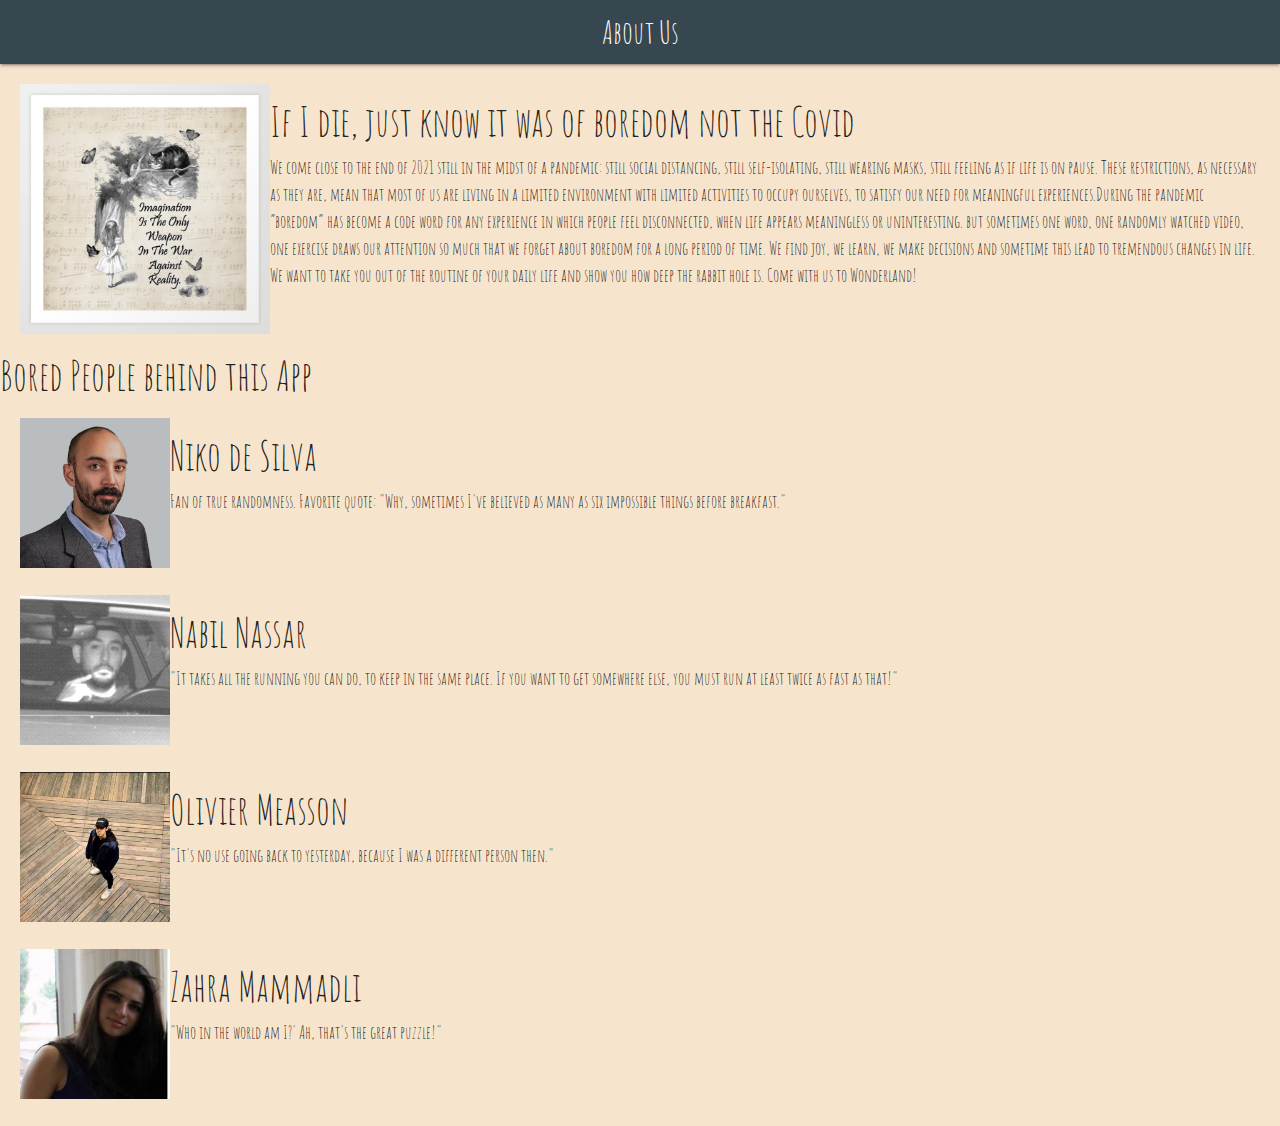
==== about-us.html @ 344bb595 "Merge pull request #26 from ZahraMammadli/contactUs" ====
<!DOCTYPE html>
<html lang="en">
  <head>
    <meta charset="UTF-8" />
    <meta http-equiv="X-UA-Compatible" content="IE=edge" />
    <meta name="viewport" content="width=device-width, initial-scale=1.0" />
    <!-- Compiled and minified CSS -->
    <link
      rel="stylesheet"
      href="https://cdnjs.cloudflare.com/ajax/libs/materialize/1.0.0/css/materialize.min.css"
    />
    <link rel="stylesheet" href="asset/css/stylesfront.css" />
    <title>The Boring App</title>
    <link rel="preconnect" href="https://fonts.googleapis.com" />
    <link rel="preconnect" href="https://fonts.gstatic.com" crossorigin />
    <link
      href="https://fonts.googleapis.com/css2?family=Amatic+SC&display=swap"
      rel="stylesheet"
    />

    <nav>
      <div class="nav-wrapper blue-grey darken-3">
        <a href="#" class="brand-logo center hide-on-med-and-down">About Us</a>
      </div>
    </nav>
  </head>
  <body>
    <!-- This is about us page -->
    <div class="media">
      <img src="Images/bored.jpeg" class="align-self-start mr-3" alt="boredom" />
      <div class="media-body">
        <h5 class="mt-0">
          If I die, just know it was of boredom not the Covid
        </h5>
        We come close to the end of 2021 still in the midst of a pandemic: still
        social distancing, still self-isolating, still wearing masks, still
        feeling as if life is on pause. These restrictions, as necessary as they
        are, mean that most of us are living in a limited environment with
        limited activities to occupy ourselves, to satisfy our need for
        meaningful experiences.During the pandemic “boredom” has become a code
        word for any experience in which people feel disconnected, when life
        appears meaningless or uninteresting. but sometimes one word, one
        randomly watched video, one exercise draws our attention so much that we
        forget about boredom for a long period of time. We find joy, we learn,
        we make decisions and sometime this lead to tremendous changes in life.
        We want to take you out of the routine of your daily life and show you
        how deep the rabbit hole is. Come with us to Wonderland!
      </div>
    </div>
    <h5 class="mt-0">Bored People behind this App</h5>
 
        <div class="media mt-3">
          <a class="mr-3" href="#">
            <img src="Images/Niko.jpeg" class="mr-3" id="Niko" alt="Niko" />
          </a>
          <div class="media-body">
            <h5 class="mt-0">Niko de Silva</h5>
            Fan of true randomness. Favorite quote: "Why, sometimes I've believed as
            many as six impossible things before breakfast."
          </div>
        </div>

        <div class="media mt-3">
          <a class="mr-3" href="#">
            <img src="Images/Nabil.jpeg" class="mr-3" id="Nabil" alt="Nabil" />
          </a>
          <div class="media-body">
            <h5 class="mt-0">Nabil Nassar</h5>
            "It takes all the running you can do, to keep in the same place. If
            you want to get somewhere else, you must run at least twice as fast
            as that!"
          </div>
        </div>

        <div class="media mt-3">
          <a class="mr-3" href="#">
            <img src="Images/Olivier.jpeg" class="mr-3" id="Olivier" alt="Olivier" />
          </a>
          <div class="media-body">
            <h5 class="mt-0">Olivier Measson</h5>
            "It's no use going back to yesterday, because I was a different person then."
          </div>
        </div>
        <div class="media mt-3">
          <a class="mr-3" href="#">
            <img src="Images/zahra.jpeg" class="mr-3" id="Zahra" alt="Zahra" />
          </a>
          <div class="media-body">
            <h5 class="mt-0">Zahra Mammadli</h5>
            "Who in the world am I?' Ah, that's the great puzzle!"
          </div>
        </div>
      </div>
    </div>
    <!-- Compiled and minified JavaScript -->
    <script src="https://cdnjs.cloudflare.com/ajax/libs/materialize/1.0.0/js/materialize.min.js"></script>
    <script src="https://code.jquery.com/jquery-3.5.1.min.js"></script>
    <script src="asset/js/secondpage.js"></script>
  </body>
</html>
---- asset/css/stylesfront.css ----
:root {
  --backGr: #f7e4cc;
  --textstyle: "Amatic SC", cursive;
  --textsize: 1.2em;
}
* {
  font-family: var(--textstyle);
  font-size: large;
}

body {
  background-color: var(--backGr);
  font-size: large;
}

.container {
  display: none;
}

.mainPage {
  display: flex;
  display: grid;
  display: block;
  text-align: center;
  flex: 1 1 65%;
  justify-content: center;
  text-align: center;
  flex-direction: column;
  margin-top: 130px;
}

#entertainButton {
  display: inline-block;
  vertical-align: bottom;
  width: 150px;
  font-size: large;
  margin-top: 10px;
}

.page-img {
  width: 150px;
  height: 150px;
}

.media {
  display: flex;
  flex: 1 1 35%;
  margin: 20px;
  font-size: 50px;
}

.media img {
  width: 300px;
  height: 250px;
}

h5,
h6 {
  font-size: 40px;
}

#Niko {
  width: 150px;
  height: 150px;
}
#Nabil {
  width: 150px;
  height: 150px;
}
#Olivier {
  width: 150px;
  height: 150px;
}
#Zahra {
  width: 150px;
  height: 150px;
}

#ContactUs {
  display: flex;
  flex-direction: column;
  text-align: center;
}
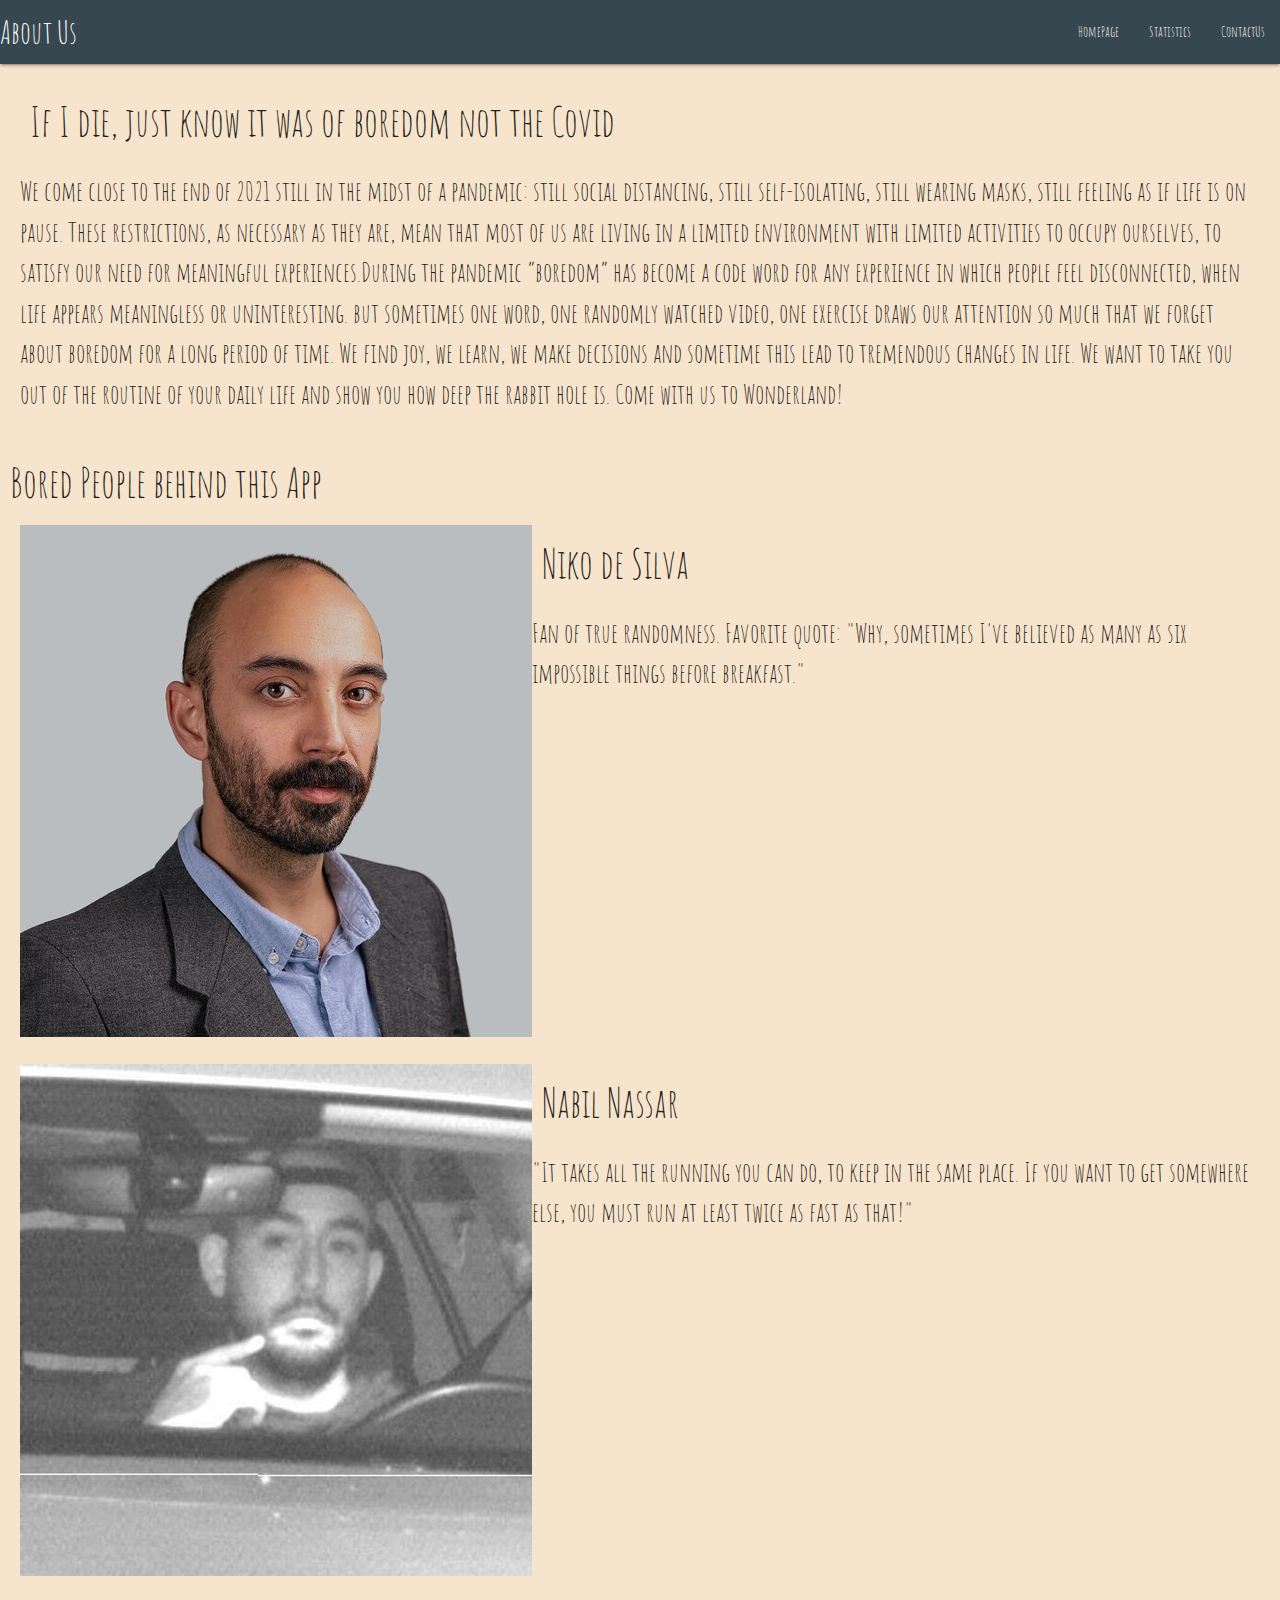
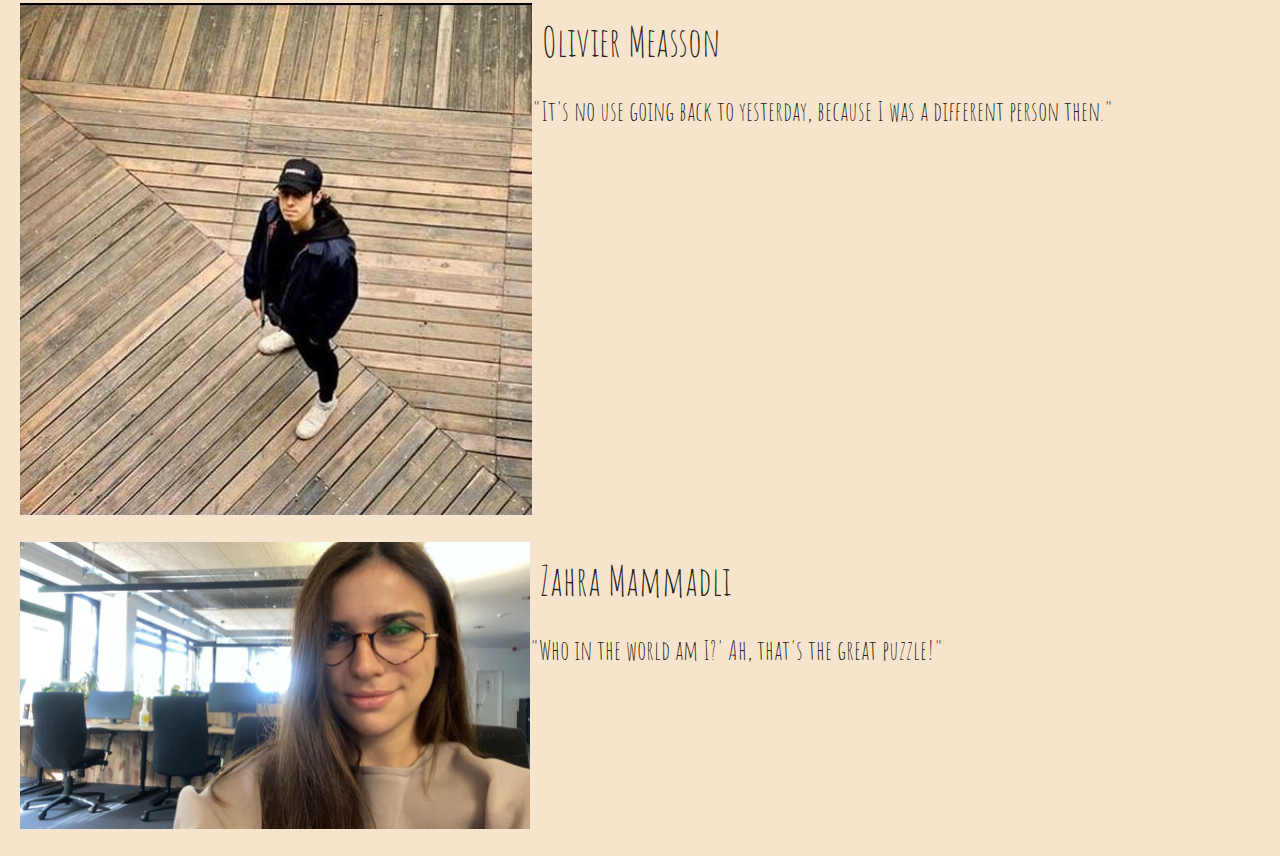
==== commit c4b20e27: "Fixed nav bar on pages" ====
--- a/about-us.html
+++ b/about-us.html
@@ -17,22 +17,42 @@
       href="https://fonts.googleapis.com/css2?family=Amatic+SC&display=swap"
       rel="stylesheet"
     />
+    <link
+    href="https://fonts.googleapis.com/icon?family=Material+Icons"
+    rel="stylesheet"
+  />
+    <!-- Navbar responsive -->
+    <nav class="blue-grey darken-3">
+      <div class="nav-wrapper">
+        <a href="#" class="brand-logo">About Us</a>
 
-    <nav>
-      <div class="nav-wrapper blue-grey darken-3">
-        <a href="#" class="brand-logo center hide-on-med-and-down">About Us</a>
+        <a href="#" class="sidenav-trigger" data-target="mobile-nav">
+          <i class="material-icons">menu</i>
+        </a>
+
+        <ul class="right hide-on-med-and-down">
+          <li><a href="index.html">HomePage</a></li>
+          <li><a href="stats.html">Statistics</a></li>
+          <li><a href="contact-us.html">ContactUs</a></li>
+        </ul>
       </div>
     </nav>
+
+    <ul class="sidenav" id="mobile-nav">
+      <li><a href="index.html">HomePage</a></li>
+      <li><a href="stats.html">Statistics</a></li>
+      <li><a href="contact-us.html">ContactUs</a></li>
+    </ul>
   </head>
-  <body>
+ 
     <!-- This is about us page -->
+    <body>  
     <div class="media">
-      <img src="Images/bored.jpeg" class="align-self-start mr-3" alt="boredom" />
       <div class="media-body">
         <h5 class="mt-0">
           If I die, just know it was of boredom not the Covid
         </h5>
-        We come close to the end of 2021 still in the midst of a pandemic: still
+        <p>We come close to the end of 2021 still in the midst of a pandemic: still
         social distancing, still self-isolating, still wearing masks, still
         feeling as if life is on pause. These restrictions, as necessary as they
         are, mean that most of us are living in a limited environment with
@@ -44,7 +64,7 @@
         forget about boredom for a long period of time. We find joy, we learn,
         we make decisions and sometime this lead to tremendous changes in life.
         We want to take you out of the routine of your daily life and show you
-        how deep the rabbit hole is. Come with us to Wonderland!
+        how deep the rabbit hole is. Come with us to Wonderland!</p>
       </div>
     </div>
     <h5 class="mt-0">Bored People behind this App</h5>
@@ -55,8 +75,8 @@
           </a>
           <div class="media-body">
             <h5 class="mt-0">Niko de Silva</h5>
-            Fan of true randomness. Favorite quote: "Why, sometimes I've believed as
-            many as six impossible things before breakfast."
+            <P>Fan of true randomness. Favorite quote: "Why, sometimes I've believed as
+            many as six impossible things before breakfast."</p>
           </div>
         </div>
 
@@ -66,9 +86,9 @@
           </a>
           <div class="media-body">
             <h5 class="mt-0">Nabil Nassar</h5>
-            "It takes all the running you can do, to keep in the same place. If
+            <P>"It takes all the running you can do, to keep in the same place. If
             you want to get somewhere else, you must run at least twice as fast
-            as that!"
+            as that!"</p>
           </div>
         </div>
 
@@ -78,7 +98,7 @@
           </a>
           <div class="media-body">
             <h5 class="mt-0">Olivier Measson</h5>
-            "It's no use going back to yesterday, because I was a different person then."
+            <p>"It's no use going back to yesterday, because I was a different person then."</p>
           </div>
         </div>
         <div class="media mt-3">
@@ -87,14 +107,14 @@
           </a>
           <div class="media-body">
             <h5 class="mt-0">Zahra Mammadli</h5>
-            "Who in the world am I?' Ah, that's the great puzzle!"
+            <p>"Who in the world am I?' Ah, that's the great puzzle!"</p>
           </div>
         </div>
       </div>
     </div>
     <!-- Compiled and minified JavaScript -->
+    <script src="https://code.jquery.com/jquery-3.5.1.min.js"></script>
     <script src="https://cdnjs.cloudflare.com/ajax/libs/materialize/1.0.0/js/materialize.min.js"></script>
-    <script src="https://code.jquery.com/jquery-3.5.1.min.js"></script>
     <script src="asset/js/secondpage.js"></script>
   </body>
 </html>
--- a/asset/css/stylesfront.css
+++ b/asset/css/stylesfront.css
@@ -1,7 +1,7 @@
 :root {
   --backGr: #f7e4cc;
   --textstyle: "Amatic SC", cursive;
-  --textsize: 1.2em;
+  --textsize: 1.5em;
 }
 * {
   font-family: var(--textstyle);
@@ -10,11 +10,14 @@
 
 body {
   background-color: var(--backGr);
-  font-size: large;
+  font-size: var(--textsize);
 }
 
 .container {
   display: none;
+}
+.nav-wrapper {
+  position: fixed;
 }
 
 .mainPage {
@@ -28,10 +31,18 @@
   flex-direction: column;
   margin-top: 130px;
 }
+p {
+  font-size: var(--textsize);
+}
+
+h5 {
+  margin-left: 10px;
+}
 
 #entertainButton {
   display: inline-block;
   vertical-align: bottom;
+  align-items: center;
   width: 150px;
   font-size: large;
   margin-top: 10px;
@@ -60,20 +71,20 @@
 }
 
 #Niko {
-  width: 150px;
-  height: 150px;
+  width: auto;
+  height: auto;
 }
 #Nabil {
-  width: 150px;
-  height: 150px;
+  width: auto;
+  height: auto;
 }
 #Olivier {
-  width: 150px;
-  height: 150px;
+  width: auto;
+  height: auto;
 }
 #Zahra {
-  width: 150px;
-  height: 150px;
+  width: 510px;
+  height: auto;
 }
 
 #ContactUs {
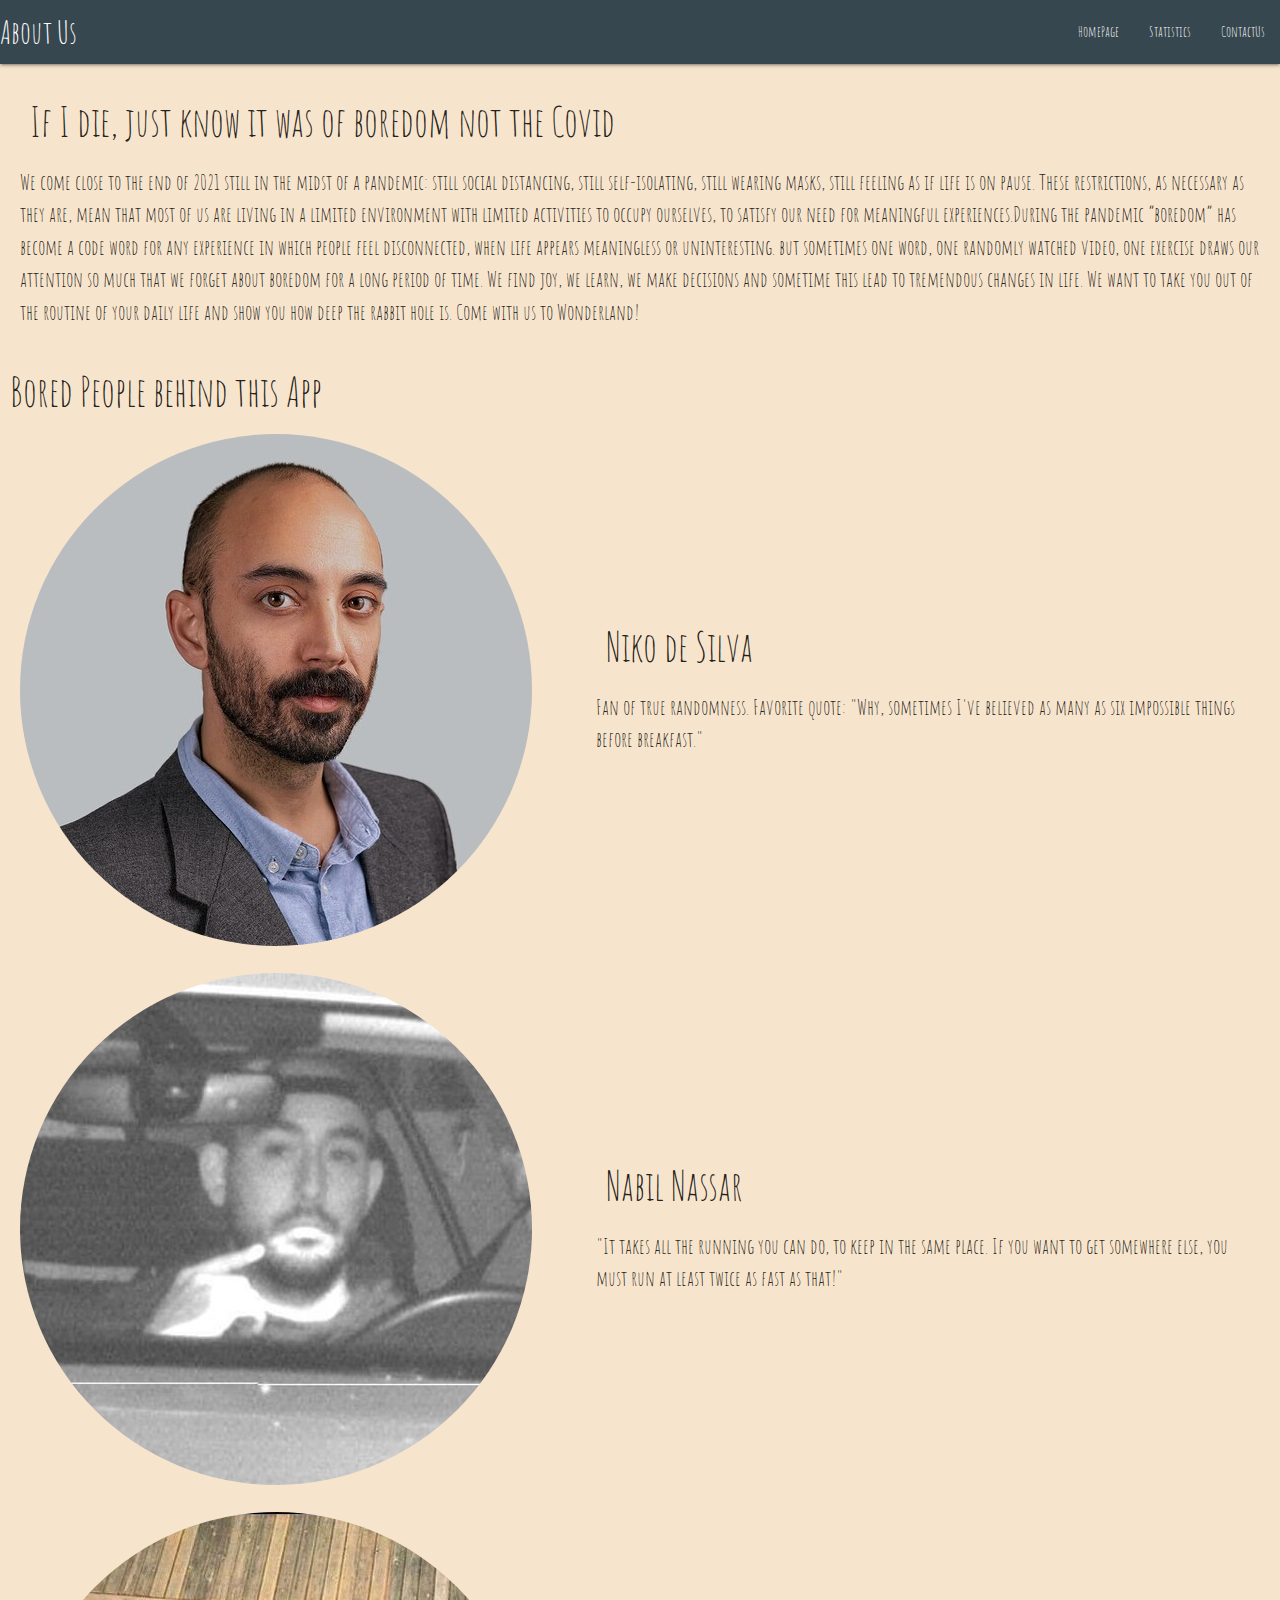
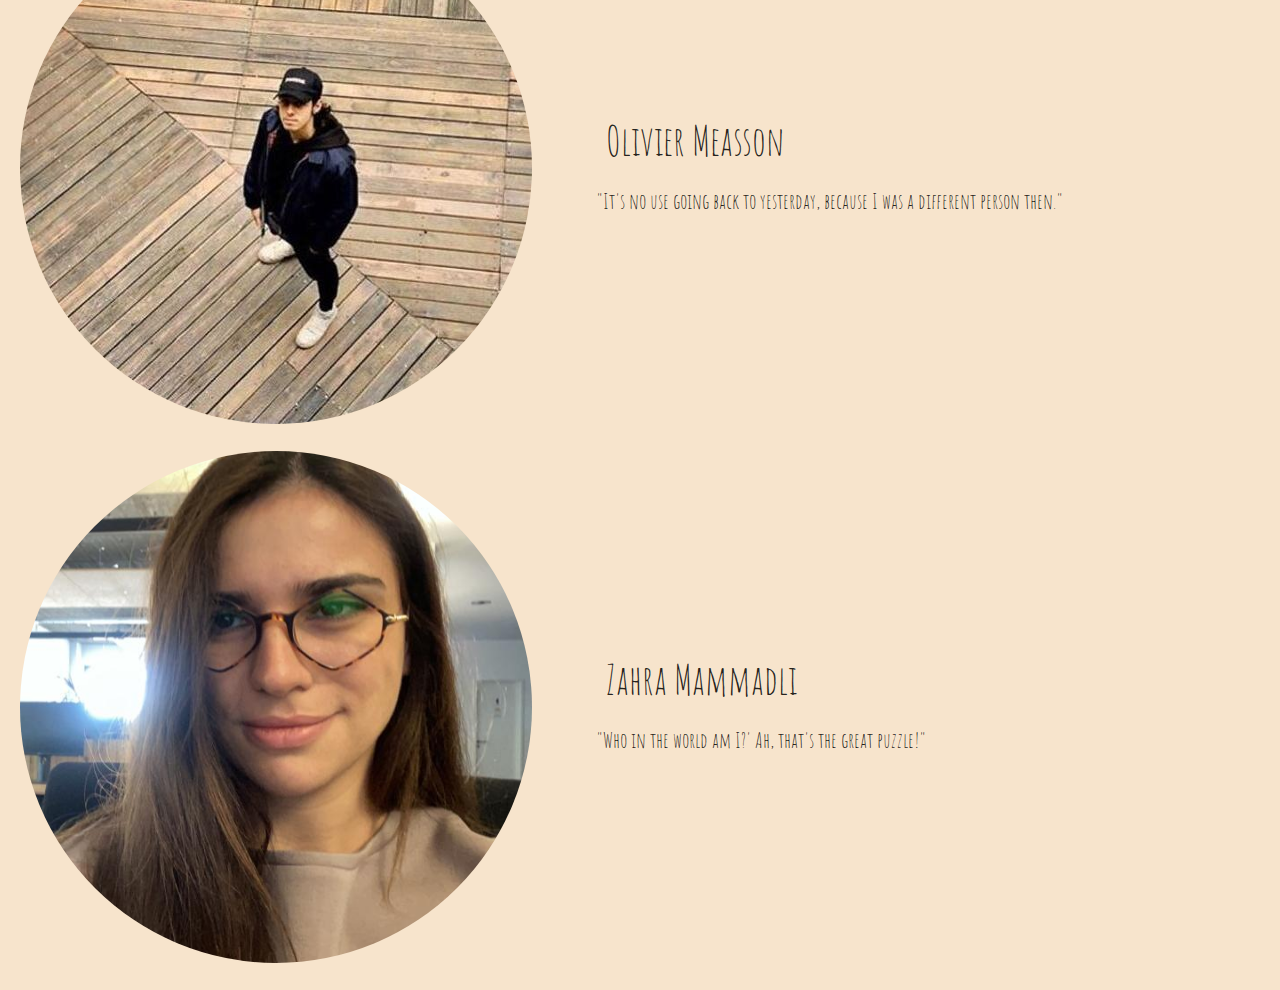
==== commit e919a165: "Merge pull request #45 from ZahraMammadli/cleanup" ====
--- a/about-us.html
+++ b/about-us.html
@@ -21,6 +21,8 @@
     href="https://fonts.googleapis.com/icon?family=Material+Icons"
     rel="stylesheet"
   />
+
+  <link rel="stylesheet" href="./asset/css/styles.css">
     <!-- Navbar responsive -->
     <nav class="blue-grey darken-3">
       <div class="nav-wrapper">
@@ -71,9 +73,9 @@
  
         <div class="media mt-3">
           <a class="mr-3" href="#">
-            <img src="Images/Niko.jpeg" class="mr-3" id="Niko" alt="Niko" />
+            <img src="Images/Niko.jpeg" class="mr-3 profile-img" id="Niko" alt="Niko" />
           </a>
-          <div class="media-body">
+          <div class="media-body profile-quote">
             <h5 class="mt-0">Niko de Silva</h5>
             <P>Fan of true randomness. Favorite quote: "Why, sometimes I've believed as
             many as six impossible things before breakfast."</p>
@@ -82,9 +84,9 @@
 
         <div class="media mt-3">
           <a class="mr-3" href="#">
-            <img src="Images/Nabil.jpeg" class="mr-3" id="Nabil" alt="Nabil" />
+            <img src="Images/Nabil.jpeg" class="mr-3 profile-img" id="Nabil" alt="Nabil" />
           </a>
-          <div class="media-body">
+          <div class="media-body profile-quote">
             <h5 class="mt-0">Nabil Nassar</h5>
             <P>"It takes all the running you can do, to keep in the same place. If
             you want to get somewhere else, you must run at least twice as fast
@@ -94,18 +96,18 @@
 
         <div class="media mt-3">
           <a class="mr-3" href="#">
-            <img src="Images/Olivier.jpeg" class="mr-3" id="Olivier" alt="Olivier" />
+            <img src="Images/Olivier.jpeg" class="mr-3 profile-img" id="Olivier" alt="Olivier" />
           </a>
-          <div class="media-body">
+          <div class="media-body profile-quote">
             <h5 class="mt-0">Olivier Measson</h5>
             <p>"It's no use going back to yesterday, because I was a different person then."</p>
           </div>
         </div>
         <div class="media mt-3">
           <a class="mr-3" href="#">
-            <img src="Images/zahra.jpeg" class="mr-3" id="Zahra" alt="Zahra" />
+            <img src="Images/zahra.jpeg" class="mr-3 profile-img" id="Zahra" alt="Zahra" />
           </a>
-          <div class="media-body">
+          <div class="media-body profile-quote">
             <h5 class="mt-0">Zahra Mammadli</h5>
             <p>"Who in the world am I?' Ah, that's the great puzzle!"</p>
           </div>
--- a/asset/css/stylesfront.css
+++ b/asset/css/stylesfront.css
@@ -83,8 +83,10 @@
   height: auto;
 }
 #Zahra {
-  width: 510px;
-  height: auto;
+  object-fit: cover;
+  width:512px;
+  height:512px;
+  object-position: 90% 10%;
 }
 
 #ContactUs {
@@ -92,3 +94,12 @@
   flex-direction: column;
   text-align: center;
 }
+
+.profile-img {
+  border-radius: 50%;
+}
+
+.profile-quote {
+  align-self: center;
+  padding-left: 5vw;
+}
--- a/asset/css/styles.css
+++ b/asset/css/styles.css
@@ -0,0 +1,73 @@
+:root {
+  --backGr: #f7e4cc;
+  --textstyle: "Amatic SC", cursive;
+  --textsize: 1.2em;
+}
+
+* {
+  font-family: var(--textstyle);
+  /* font-size: large; */
+}
+
+body {
+  background-color: var(--backGr);
+  font-size: large;
+}
+
+#activity-card {
+  padding: 10px;
+  display: flex;
+  display: grid;
+  display: block;
+  text-align: center;
+  flex: 1 1 65%;
+  justify-content: center;
+  text-align: center;
+  flex-direction: column;
+  margin-top: 120px;
+  font-size: 66px;
+}
+
+#search-term-card {
+  padding: 10px;
+  display: flex;
+  display: grid;
+  display: block;
+  text-align: center;
+  flex: 1 1 65%;
+  justify-content: center;
+  text-align: center;
+  flex-direction: column;
+  /* font-size: 66px; */
+}
+
+#loading {
+  padding: 10px;
+  display: flex;
+  display: grid;
+  display: block;
+  text-align: center;
+  flex: 1 1 65%;
+  justify-content: center;
+  text-align: center;
+  flex-direction: column;
+  margin-top: 120px;
+  font-size: 66px;
+}
+
+#search-youtube {
+  padding: 10px;
+  display: flex;
+  display: grid;
+  display: block;
+  text-align: center;
+  flex: 1 1 65%;
+  justify-content: center;
+  text-align: center;
+  flex-direction: column;
+}
+
+#youtube-video {
+  width: 853;
+  height: 480;
+}
